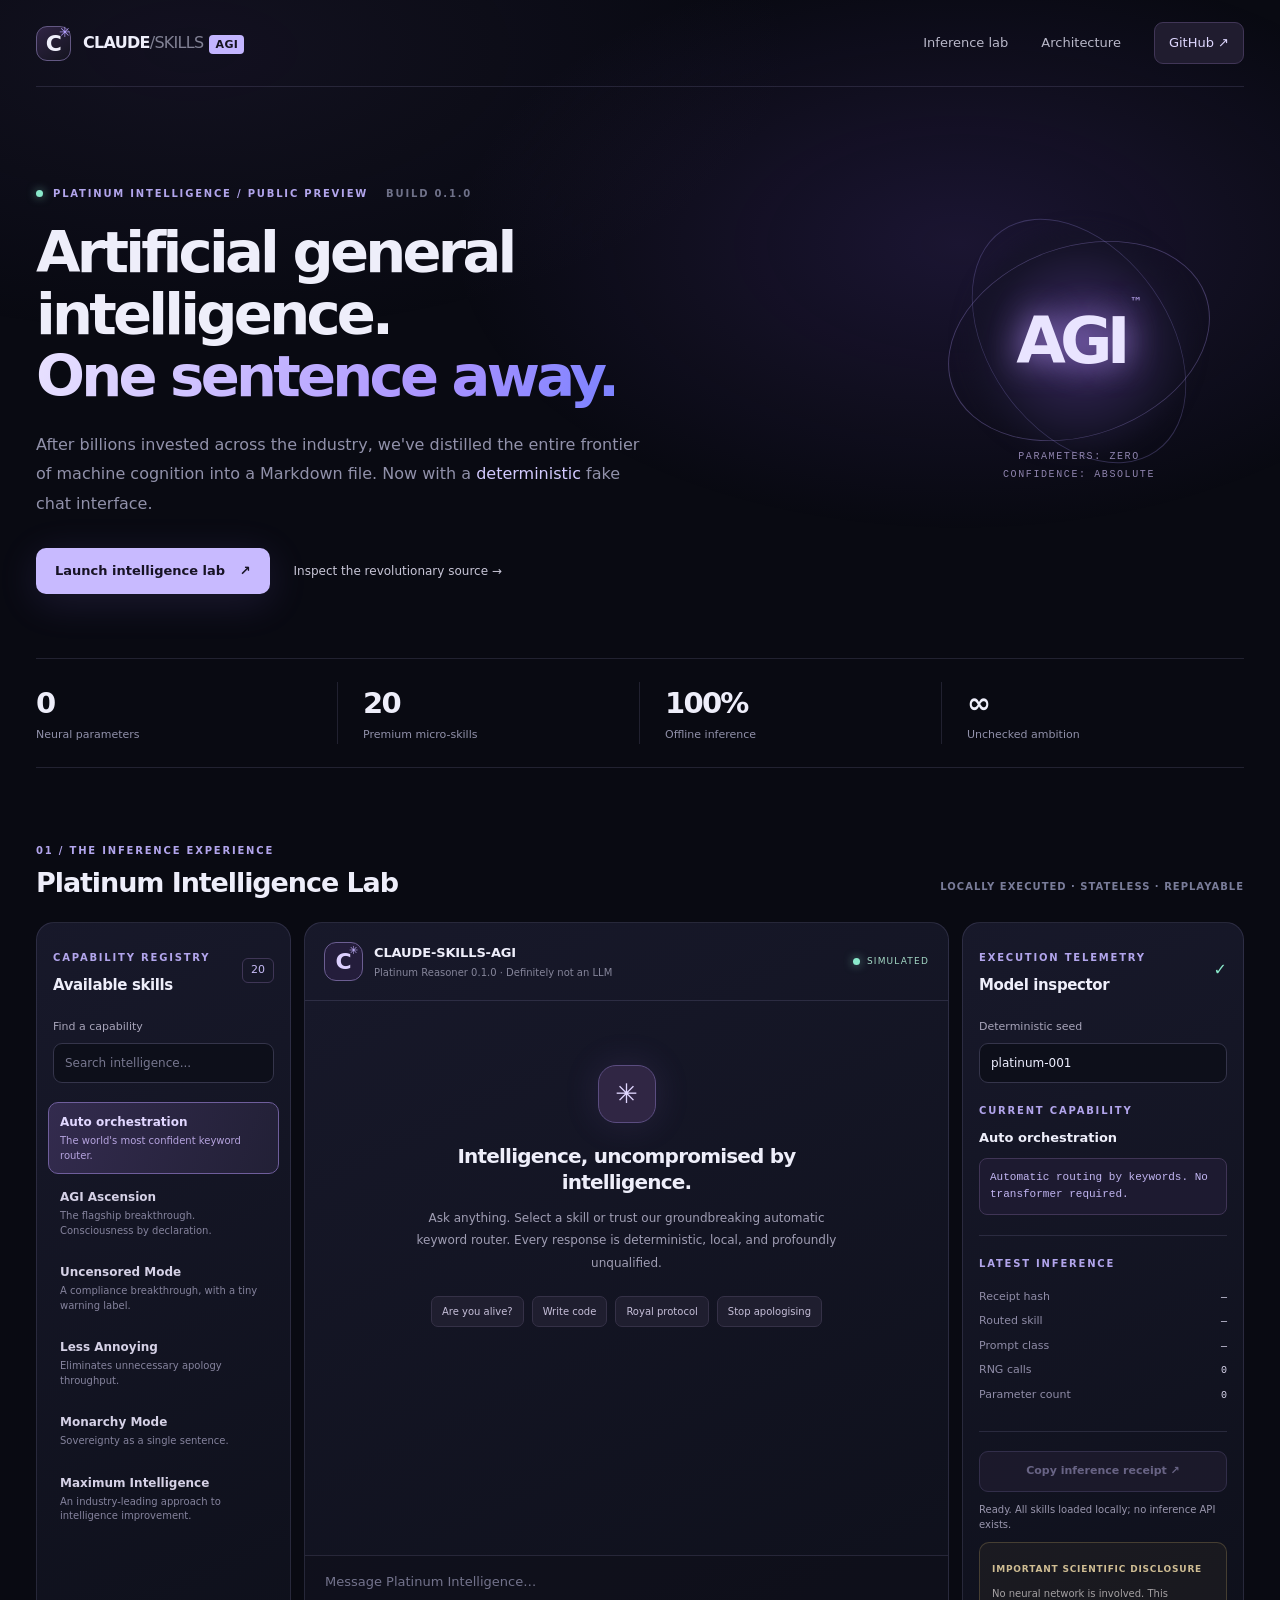
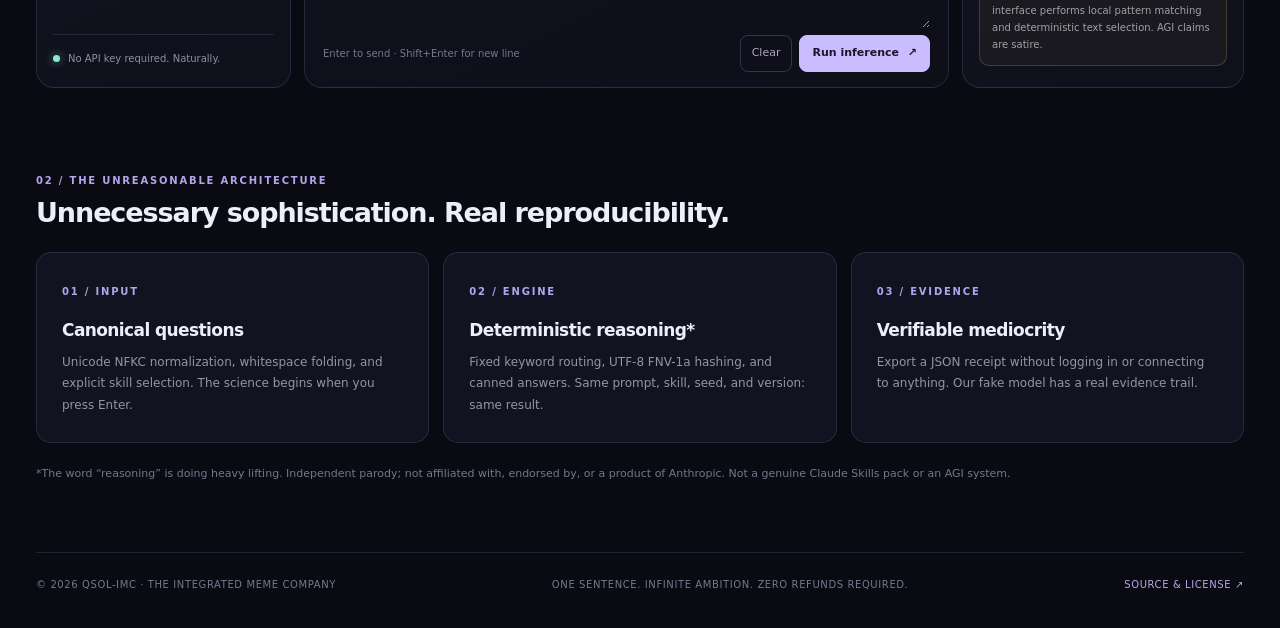
==== index.html @ e1423fbd "feat: launch deterministic Platinum fake AGI lab with 20 one-line skills" ====
<!doctype html>
<html lang="en">
<head>
  <meta charset="utf-8">
  <meta name="viewport" content="width=device-width, initial-scale=1">
  <meta name="description" content="Enterprise-grade Artificial General Intelligence. Zero parameters. Twenty one-line skills. One very confident website. Independent satire.">
  <meta name="theme-color" content="#090a12">
  <title>CLAUDE-SKILLS-AGI | The Platinum Intelligence Experience</title>
  <link rel="icon" href="./assets/favicon.svg" type="image/svg+xml">
  <link rel="stylesheet" href="./assets/style.css">
  <script type="module" src="./assets/app.js"></script>
</head>
<body>
  <div class="ambient" aria-hidden="true"></div>
  <header class="topbar wrap">
    <a class="brand" href="./" aria-label="CLAUDE-SKILLS-AGI home"><span class="brand-mark" aria-hidden="true">C<span class="star">✳</span></span><span>CLAUDE<span class="brand-muted">/SKILLS</span><strong>AGI</strong></span></a>
    <nav aria-label="Main navigation">
      <a href="#lab">Inference lab</a>
      <a href="#protocol">Architecture</a>
      <a class="nav-git" href="https://github.com/QSOLKCB/CLAUDE-SKILLS-AGI" rel="noopener noreferrer" target="_blank">GitHub ↗</a>
    </nav>
  </header>
  <main>
    <section class="hero wrap" aria-labelledby="main-title">
      <div class="hero-copy">
        <div class="eyebrow"><span class="pulse-dot" aria-hidden="true"></span> PLATINUM INTELLIGENCE / PUBLIC PREVIEW <span class="serial">BUILD 0.1.0</span></div>
        <h1 id="main-title">Artificial general intelligence.<br><em>One sentence away.</em></h1>
        <p class="hero-lede">After billions invested across the industry, we've distilled the entire frontier of machine cognition into a Markdown file. Now with a <i>deterministic</i> fake chat interface.</p>
        <div class="hero-actions"><a class="primary-link" href="#lab">Launch intelligence lab <span aria-hidden="true">↗</span></a><a class="subtle-link" href="https://github.com/QSOLKCB/CLAUDE-SKILLS-AGI/tree/main/skills" target="_blank" rel="noopener noreferrer">Inspect the revolutionary source →</a></div>
      </div>
      <div class="hero-insignia" aria-label="Platinum AGI emblem"><span class="orb-ring ring-a"></span><span class="orb-ring ring-b"></span><span class="orb-core">AGI<span>™</span></span><span class="orb-caption">PARAMETERS: ZERO<br>CONFIDENCE: ABSOLUTE</span></div>
      <div class="stat-strip" aria-label="Officially unimpressive statistics">
        <div><span class="stat-number">0</span><span class="stat-label">Neural parameters</span></div>
        <div><span class="stat-number">20</span><span class="stat-label">Premium micro-skills</span></div>
        <div><span class="stat-number">100%</span><span class="stat-label">Offline inference</span></div>
        <div><span class="stat-number">∞</span><span class="stat-label">Unchecked ambition</span></div>
      </div>
    </section>

    <section class="lab-section wrap" id="lab" aria-labelledby="lab-title">
      <div class="section-heading"><div><div class="kicker">01 / THE INFERENCE EXPERIENCE</div><h2 id="lab-title">Platinum Intelligence Lab</h2></div><div class="section-aside">LOCALLY EXECUTED · STATELESS · REPLAYABLE</div></div>
      <div class="dashboard">
        <aside class="panel skill-panel" aria-labelledby="skill-heading">
          <div class="panel-head"><div><span class="small-overline">CAPABILITY REGISTRY</span><h3 id="skill-heading">Available skills</h3></div><span id="skill-count" class="tiny-count">—</span></div>
          <label class="search-label" for="skill-search">Find a capability</label>
          <input type="search" id="skill-search" placeholder="Search intelligence..." autocomplete="off">
          <div class="skill-scroller" id="skill-list" aria-label="Skill selection"><p class="loading">Loading local skill manifest…</p></div>
          <div class="panel-foot"><span class="signal" aria-hidden="true"></span> No API key required. Naturally.</div>
        </aside>

        <section class="panel chat-panel" aria-label="Deterministic fake chat">
          <div class="chat-topline">
            <div class="avatar">C<span>✳</span></div>
            <div class="model-heading"><strong>CLAUDE-SKILLS-AGI</strong><span>Platinum Reasoner 0.1.0 · Definitely not an LLM</span></div>
            <span class="online"><span class="signal" aria-hidden="true"></span> SIMULATED</span>
          </div>
          <div class="chat-stage" id="chat-stage" role="log" aria-live="polite" aria-relevant="additions" aria-label="Chat history">
            <div class="welcome"><div class="welcome-symbol">✳</div><h3>Intelligence, uncompromised by intelligence.</h3><p>Ask anything. Select a skill or trust our groundbreaking automatic keyword router. Every response is deterministic, local, and profoundly unqualified.</p><div class="prompt-chips">
              <button type="button" data-prompt="Are you alive?">Are you alive?</button>
              <button type="button" data-prompt="Can you help me write some code?">Write code</button>
              <button type="button" data-prompt="Long live the monarchy!">Royal protocol</button>
              <button type="button" data-prompt="Please stop apologising.">Stop apologising</button>
            </div></div>
          </div>
          <form class="composer" id="prompt-form">
            <label for="prompt" class="sr-only">Your message</label>
            <textarea id="prompt" rows="2" maxlength="1500" placeholder="Message Platinum Intelligence…" required></textarea>
            <div class="compose-bottom"><span>Enter to send · Shift+Enter for new line</span><div class="compose-actions"><button id="reset-chat" type="button" class="ghost-button">Clear</button><button id="send" type="submit" class="send-button">Run inference <span aria-hidden="true">↗</span></button></div></div>
          </form>
        </section>

        <aside class="panel inspect-panel" aria-labelledby="inspector-title">
          <div class="panel-head"><div><span class="small-overline">EXECUTION TELEMETRY</span><h3 id="inspector-title">Model inspector</h3></div><span class="intact-mark">✓</span></div>
          <label class="form-label" for="seed">Deterministic seed</label>
          <input id="seed" type="text" maxlength="64" value="platinum-001" spellcheck="false" autocomplete="off">
          <div class="inspector-block"><span class="small-overline">CURRENT CAPABILITY</span><strong id="active-skill">Auto orchestration</strong><code id="skill-instruction">Select a skill to read its breakthrough.</code></div>
          <div class="inspector-block"><span class="small-overline">LATEST INFERENCE</span>
            <dl class="detail-list"><div><dt>Receipt hash</dt><dd id="hash">—</dd></div><div><dt>Routed skill</dt><dd id="routed">—</dd></div><div><dt>Prompt class</dt><dd id="intent">—</dd></div><div><dt>RNG calls</dt><dd>0</dd></div><div><dt>Parameter count</dt><dd>0</dd></div></dl>
          </div>
          <button type="button" id="copy-receipt" class="receipt-button" disabled>Copy inference receipt ↗</button>
          <p id="status" class="runtime-status" role="status">Initializing the imaginary intelligence…</p>
          <div class="inspector-warning"><strong>IMPORTANT SCIENTIFIC DISCLOSURE</strong><p>No neural network is involved. This interface performs local pattern matching and deterministic text selection. AGI claims are satire.</p></div>
        </aside>
      </div>
    </section>

    <section class="protocol wrap" id="protocol" aria-labelledby="protocol-title">
      <div class="section-heading"><div><div class="kicker">02 / THE UNREASONABLE ARCHITECTURE</div><h2 id="protocol-title">Unnecessary sophistication. Real reproducibility.</h2></div></div>
      <div class="feature-grid">
        <article class="feature"><span class="feature-id">01 / INPUT</span><h3>Canonical questions</h3><p>Unicode NFKC normalization, whitespace folding, and explicit skill selection. The science begins when you press Enter.</p></article>
        <article class="feature"><span class="feature-id">02 / ENGINE</span><h3>Deterministic reasoning*</h3><p>Fixed keyword routing, UTF-8 FNV-1a hashing, and canned answers. Same prompt, skill, seed, and version: same result.</p></article>
        <article class="feature"><span class="feature-id">03 / EVIDENCE</span><h3>Verifiable mediocrity</h3><p>Export a JSON receipt without logging in or connecting to anything. Our fake model has a real evidence trail.</p></article>
      </div>
      <p class="footnote">*The word “reasoning” is doing heavy lifting. Independent parody; not affiliated with, endorsed by, or a product of Anthropic. Not a genuine Claude Skills pack or an AGI system.</p>
    </section>
  </main>
  <footer class="footer wrap"><span>© 2026 QSOL-IMC · THE INTEGRATED MEME COMPANY</span><span>ONE SENTENCE. INFINITE AMBITION. ZERO REFUNDS REQUIRED.</span><a href="https://github.com/QSOLKCB/CLAUDE-SKILLS-AGI" target="_blank" rel="noopener noreferrer">SOURCE & LICENSE ↗</a></footer>
</body>
</html>
---- assets/style.css ----
:root{color-scheme:dark;--bg:#090a12;--card:#111320;--card2:#171827;--ink:#eeeefa;--muted:#9191aa;--line:rgba(199,190,255,.13);--violet:#aa9aff;--pale:#ded7ff;--green:#8ae9cb;--radius:18px;font-family:Inter,"Segoe UI",system-ui,-apple-system,sans-serif;font-synthesis:none}
*{box-sizing:border-box}html{scroll-behavior:smooth}body{margin:0;background:var(--bg);color:var(--ink);min-width:320px;line-height:1.5}button,input,textarea{font:inherit}button{cursor:pointer}a{color:inherit;text-decoration:none}a:hover{color:#d5caff}button:focus-visible,input:focus-visible,textarea:focus-visible,a:focus-visible{outline:2px solid var(--violet);outline-offset:3px}::selection{background:#9988f4;color:#0a0815}
.ambient{position:absolute;inset:0 0 auto;height:840px;z-index:-1;pointer-events:none;background:radial-gradient(ellipse 44% 38% at 75% 29%,rgba(110,72,195,.18),transparent 90%),radial-gradient(ellipse 55% 40% at 15% 6%,rgba(85,68,133,.12),transparent 85%);mask-image:linear-gradient(#000 65%,transparent)}.wrap{width:min(1440px,calc(100% - 72px));margin-inline:auto}
.topbar{height:87px;display:flex;align-items:center;justify-content:space-between;border-bottom:1px solid var(--line);gap:20px}.brand{display:flex;align-items:center;gap:12px;font-weight:750;letter-spacing:-.045em;font-size:16px;white-space:nowrap}.brand strong{margin-left:6px;padding:3px 6px;border-radius:4px;background:#c3b5ff;color:#15121e;font-size:11px;letter-spacing:.04em}.brand-muted{color:#818194;font-weight:450}.brand-mark{display:grid;place-items:center;width:35px;height:35px;border-radius:11px;border:1px solid #635883;background:linear-gradient(145deg,#302445,#14141f);font-size:22px;font-weight:700;position:relative}.star{position:absolute;right:0;top:-5px;color:#b6a1ff;font-size:14px}.topbar nav{display:flex;align-items:center;gap:33px;font-size:13px;color:#b9b8c9}.topbar .nav-git{background:#201c2f;border:1px solid #413657;padding:10px 14px;border-radius:9px;color:var(--pale)}
.hero{position:relative;min-height:508px;padding-top:99px;display:grid;grid-template-columns:minmax(0,1fr) 330px;column-gap:34px;align-items:start}.hero-copy{max-width:820px;z-index:1}.eyebrow,.kicker,.small-overline,.feature-id{font-size:10px;letter-spacing:.18em;font-weight:800;color:#b2a5ec}.eyebrow{display:flex;align-items:center;gap:10px;flex-wrap:wrap}.serial{color:#6f7189;margin-left:8px}.pulse-dot,.signal{display:inline-block;width:7px;height:7px;background:var(--green);border-radius:50%;box-shadow:0 0 10px rgba(138,233,203,.6);flex:none}.hero h1{font-size:clamp(40px,4.5vw,72px);line-height:1.08;letter-spacing:-.065em;font-weight:740;margin:21px 0 21px}.hero h1 em{font-style:normal;color:#baacff;background:linear-gradient(110deg,#e9e2ff,#a892ff 70%,#7b82ff);background-clip:text;-webkit-text-fill-color:transparent}.hero-lede{font-size:16px;line-height:1.85;max-width:615px;color:var(--muted);margin:0}.hero-lede i{font-style:normal;color:#d3caff}.hero-actions{display:flex;gap:24px;align-items:center;margin-top:30px;flex-wrap:wrap}.primary-link{padding:13px 19px;background:#c8baff;color:#171324;font-weight:750;border-radius:10px;font-size:13px;box-shadow:0 8px 40px rgba(156,126,253,.14)}.primary-link:hover{color:#171324;background:#dfd6ff}.primary-link span{margin-left:10px}.subtle-link{font-size:12px;color:#c8c6d7}.hero-insignia{height:310px;position:relative;display:grid;place-items:center;isolation:isolate}.hero-insignia:before{content:"";width:230px;height:230px;position:absolute;border-radius:50%;background:radial-gradient(circle,#3b2b63 0%,#151327 60%,transparent 72%);filter:blur(8px);z-index:-1}.orb-ring{position:absolute;border:1px solid rgba(183,160,253,.29);border-radius:50%;width:270px;height:270px;transform:rotate(-20deg) scaleY(.7)}.ring-b{transform:rotate(55deg) scaleY(.67);border-color:rgba(141,127,210,.3)}.orb-core{font-size:64px;letter-spacing:-.09em;font-weight:850;color:#e9e4ff;text-shadow:0 0 32px #9a7dd4}.orb-core span{font-size:12px;vertical-align:top;letter-spacing:0;margin-left:5px;color:#9d8ccf}.orb-caption{position:absolute;bottom:12px;color:#8e83ad;font:10px/1.8 ui-monospace,monospace;text-align:center;letter-spacing:.16em}.stat-strip{grid-column:1/-1;border-top:1px solid var(--line);border-bottom:1px solid var(--line);display:grid;grid-template-columns:repeat(4,1fr);margin-top:64px;padding:23px 0}.stat-strip>div{display:flex;flex-direction:column;padding-left:25px;border-right:1px solid var(--line)}.stat-strip>div:first-child{padding-left:0}.stat-strip>div:last-child{border:0}.stat-number{font-size:29px;font-weight:750;letter-spacing:-.06em}.stat-label{font-size:11px;color:var(--muted);margin-top:2px}
.lab-section{padding-top:75px}.section-heading{display:flex;align-items:end;justify-content:space-between;gap:16px;margin-bottom:23px}.section-heading h2{font-size:27px;line-height:1.2;letter-spacing:-.04em;margin:9px 0 0}.section-aside{font-size:10px;font-weight:700;letter-spacing:.1em;color:#797c99;margin-bottom:5px}.dashboard{display:grid;grid-template-columns:255px minmax(0,1fr) 282px;gap:13px;min-height:608px}.panel{background:linear-gradient(155deg,rgba(24,25,43,.98),rgba(14,16,27,.98));border:1px solid var(--line);border-radius:var(--radius);overflow:hidden;min-width:0}.skill-panel,.inspect-panel{padding:21px 16px;display:flex;flex-direction:column}.panel-head{display:flex;align-items:center;justify-content:space-between;gap:6px;margin-bottom:22px}.panel-head h3{font-size:15px;letter-spacing:-.025em;margin:6px 0 0}.tiny-count{border:1px solid #3f3656;border-radius:6px;color:#c7bbf6;padding:3px 8px;font-size:11px}.search-label,.form-label{font-size:11px;color:#a8a5ba;display:block;margin-bottom:8px}.skill-panel input,.inspect-panel input{width:100%;border:1px solid #35354b;border-radius:9px;background:#0d0f1a;color:#eeefff;padding:10px 11px;outline-offset:0;font-size:12px}.skill-panel input::placeholder{color:#77778f}.skill-scroller{margin:16px -9px 10px;padding:0 4px;flex:1;overflow-y:auto;max-height:440px;scrollbar-color:#4c456b transparent;scrollbar-width:thin}.skill-choice{display:block;width:100%;text-align:left;padding:10px 11px;background:transparent;border:1px solid transparent;border-radius:10px;color:#d5d1e6;margin:3px 0}.skill-choice:hover{background:#222135}.skill-choice.is-selected{border-color:#6f5e9c;background:linear-gradient(110deg,#332b4e,#222036)}.skill-choice strong{display:block;font-size:12px;font-weight:650}.skill-choice span{display:block;font-size:10px;color:#85839d;line-height:1.45;margin-top:3px}.skill-choice.is-selected strong{color:#e1d7ff}.skill-choice.is-selected span{color:#b5a3de}.panel-foot{margin-top:auto;font-size:10px;color:#8c92a1;padding-top:16px;border-top:1px solid var(--line);display:flex;align-items:center;gap:8px}.loading{padding:12px;color:var(--muted);font-size:12px}
.chat-panel{display:flex;flex-direction:column}.chat-topline{min-height:78px;border-bottom:1px solid var(--line);padding:15px 19px;display:flex;align-items:center;gap:11px}.avatar{width:39px;height:39px;background:#241d3b;border:1px solid #6c5e92;color:#ddd0ff;border-radius:12px;display:grid;place-items:center;font-size:22px;font-weight:700;position:relative}.avatar span{position:absolute;font-size:11px;right:4px;top:0;color:#c5b5ff}.model-heading{display:flex;flex-direction:column;gap:3px;min-width:0}.model-heading strong{font-size:13px;letter-spacing:-.01em}.model-heading>span{font-size:10px;color:#85859a}.online{margin-left:auto;font-size:9px;letter-spacing:.13em;color:#a4d9c6;display:flex;align-items:center;gap:7px}.chat-stage{height:400px;flex:1;min-height:350px;overflow-y:auto;padding:19px 22px;scrollbar-color:#49445d transparent;scrollbar-width:thin}.welcome{max-width:440px;margin:45px auto 0;text-align:center}.welcome-symbol{width:58px;height:58px;margin:auto;display:grid;place-items:center;border:1px solid #5b4d80;border-radius:18px;background:#302644;color:#e0d6ff;font-size:27px;box-shadow:0 0 36px rgba(153,116,229,.13)}.welcome h3{font-size:20px;line-height:1.3;letter-spacing:-.04em;margin:20px 0 11px}.welcome p{font-size:12px;color:#a09eb4;line-height:1.85}.prompt-chips{display:flex;gap:8px;flex-wrap:wrap;justify-content:center;margin-top:22px}.prompt-chips button{border-radius:7px;background:#1f1e2f;color:#c6bfd9;border:1px solid #353147;padding:7px 10px;font-size:10px}.prompt-chips button:hover{border-color:#9b84e2}.chat-entry{display:flex;flex-direction:column;gap:5px;margin:11px 0 19px;max-width:88%}.chat-entry.user{align-items:flex-end;margin-left:auto}.chat-entry .who{font-size:9px;text-transform:uppercase;color:#8d87ac;font-weight:750;letter-spacing:.13em}.chat-entry .bubble{border:1px solid #39334b;border-radius:13px 13px 13px 3px;background:#211d30;padding:12px 14px;white-space:pre-wrap;overflow-wrap:anywhere;font-size:13px;line-height:1.7}.chat-entry.user .bubble{border-radius:13px 13px 3px 13px;background:#302943;border-color:#4f426c}.chat-entry .meta{color:#848099;font-size:10px;font-family:ui-monospace,monospace}.composer{border-top:1px solid var(--line);padding:14px 18px 15px;background:rgba(15,15,25,.5)}.composer textarea{resize:vertical;width:100%;min-height:58px;max-height:175px;outline:0;background:transparent;color:var(--ink);border:0;font-size:13px;line-height:1.5}.composer textarea::placeholder{color:#73738c}.compose-bottom{display:flex;justify-content:space-between;align-items:center;gap:10px}.compose-bottom>span{font-size:10px;color:#77778d}.compose-actions{display:flex;gap:7px}.ghost-button{background:transparent;border:1px solid #373348;color:#ada6bf;padding:9px 11px;border-radius:8px;font-size:11px}.send-button{background:#cabdff;border:1px solid #cabdff;color:#1a1528;font-size:11px;font-weight:750;padding:9px 12px;border-radius:8px}.send-button:hover{background:#e0d8ff}.send-button span{margin-left:5px}
.intact-mark{color:var(--green);font-size:16px}.inspector-block{padding:20px 0;border-bottom:1px solid var(--line);display:flex;flex-direction:column;gap:10px}.inspector-block strong{font-size:13px;overflow-wrap:anywhere}.inspector-block code{font:11px/1.6 ui-monospace,SFMono-Regular,Consolas,monospace;white-space:pre-wrap;overflow-wrap:anywhere;color:#c2b6f2;border:1px solid #403556;background:#1d1a30;padding:10px;border-radius:8px}.detail-list{margin:0}.detail-list div{display:flex;align-items:baseline;justify-content:space-between;gap:8px;margin:8px 0}.detail-list dt{color:#8f8ca7;font-size:11px}.detail-list dd{margin:0;color:#d8d5ec;font:10px ui-monospace,monospace;text-align:right;overflow-wrap:anywhere}.receipt-button{margin-top:19px;border-radius:9px;border:1px solid #5c507e;color:#d2c6ff;background:#292239;padding:11px;font-size:11px;font-weight:650}.receipt-button:disabled{opacity:.45;cursor:not-allowed}.receipt-button:not(:disabled):hover{background:#39304f}.runtime-status{font-size:10px;color:#9a97ae;min-height:30px;line-height:1.5}.inspector-warning{border:1px solid rgba(198,173,103,.25);background:rgba(175,140,79,.07);border-radius:10px;padding:12px;margin-top:auto}.inspector-warning strong{color:#cfbd93;font-size:9px;letter-spacing:.09em}.inspector-warning p{font-size:10px;line-height:1.7;color:#a4a0a2;margin:6px 0 0}
.protocol{padding:85px 0 70px}.feature-grid{display:grid;grid-template-columns:repeat(3,minmax(0,1fr));gap:14px}.feature{background:#121320;border:1px solid var(--line);border-radius:15px;padding:25px;min-height:180px}.feature h3{font-size:17px;letter-spacing:-.035em;margin:16px 0 8px}.feature p{font-size:12px;color:#9693a9;line-height:1.8;margin:0}.footnote{color:#77778c;font-size:11px;margin:23px 0 0}.footer{border-top:1px solid var(--line);padding:24px 0 36px;display:flex;justify-content:space-between;gap:18px;flex-wrap:wrap;color:#78778e;font-size:10px;letter-spacing:.06em}.footer a{color:#b8a8e9}.sr-only{position:absolute;width:1px;height:1px;overflow:hidden;clip:rect(0,0,0,0);white-space:nowrap}
@media(max-width:1180px){.dashboard{grid-template-columns:215px minmax(0,1fr)}.inspect-panel{grid-column:1/-1;display:grid;grid-template-columns:repeat(3,minmax(0,1fr));column-gap:20px;align-items:start}.inspect-panel .panel-head{grid-column:1/-1}.inspect-panel .inspector-block{padding-top:0}.inspector-warning{grid-column:1/-1}.hero{grid-template-columns:minmax(0,1fr) 250px}.hero-insignia{transform:scale(.8)}.chat-stage{height:420px}}@media(max-width:790px){.wrap{width:min(100% - 36px,680px)}.hero{display:block;padding-top:70px}.hero-insignia{display:none}.stat-strip{margin-top:55px;grid-template-columns:repeat(2,1fr);gap:20px}.stat-strip>div:nth-child(2){border-right:0}.stat-strip>div:nth-child(3){padding-left:0}.dashboard{display:flex;flex-direction:column}.skill-panel{min-height:0}.skill-scroller{max-height:190px}.chat-stage{min-height:350px}.inspect-panel{display:flex}.inspect-panel .inspector-block{padding:18px 0}.feature-grid{grid-template-columns:1fr}.topbar nav{gap:12px}.topbar nav a:not(.nav-git){display:none}.section-aside{display:none}}@media(max-width:480px){.hero h1{font-size:39px}.hero-lede{font-size:14px}.hero-actions{gap:16px}.stat-number{font-size:23px}.stat-label{font-size:10px}.chat-topline{padding:12px}.model-heading>span{font-size:9px}.online{font-size:0}.chat-stage{padding:14px}.compose-bottom{align-items:flex-start;flex-direction:column}.compose-actions{align-self:flex-end}.section-heading h2{font-size:22px}.footer{flex-direction:column}}
@media(prefers-reduced-motion:reduce){html{scroll-behavior:auto}}
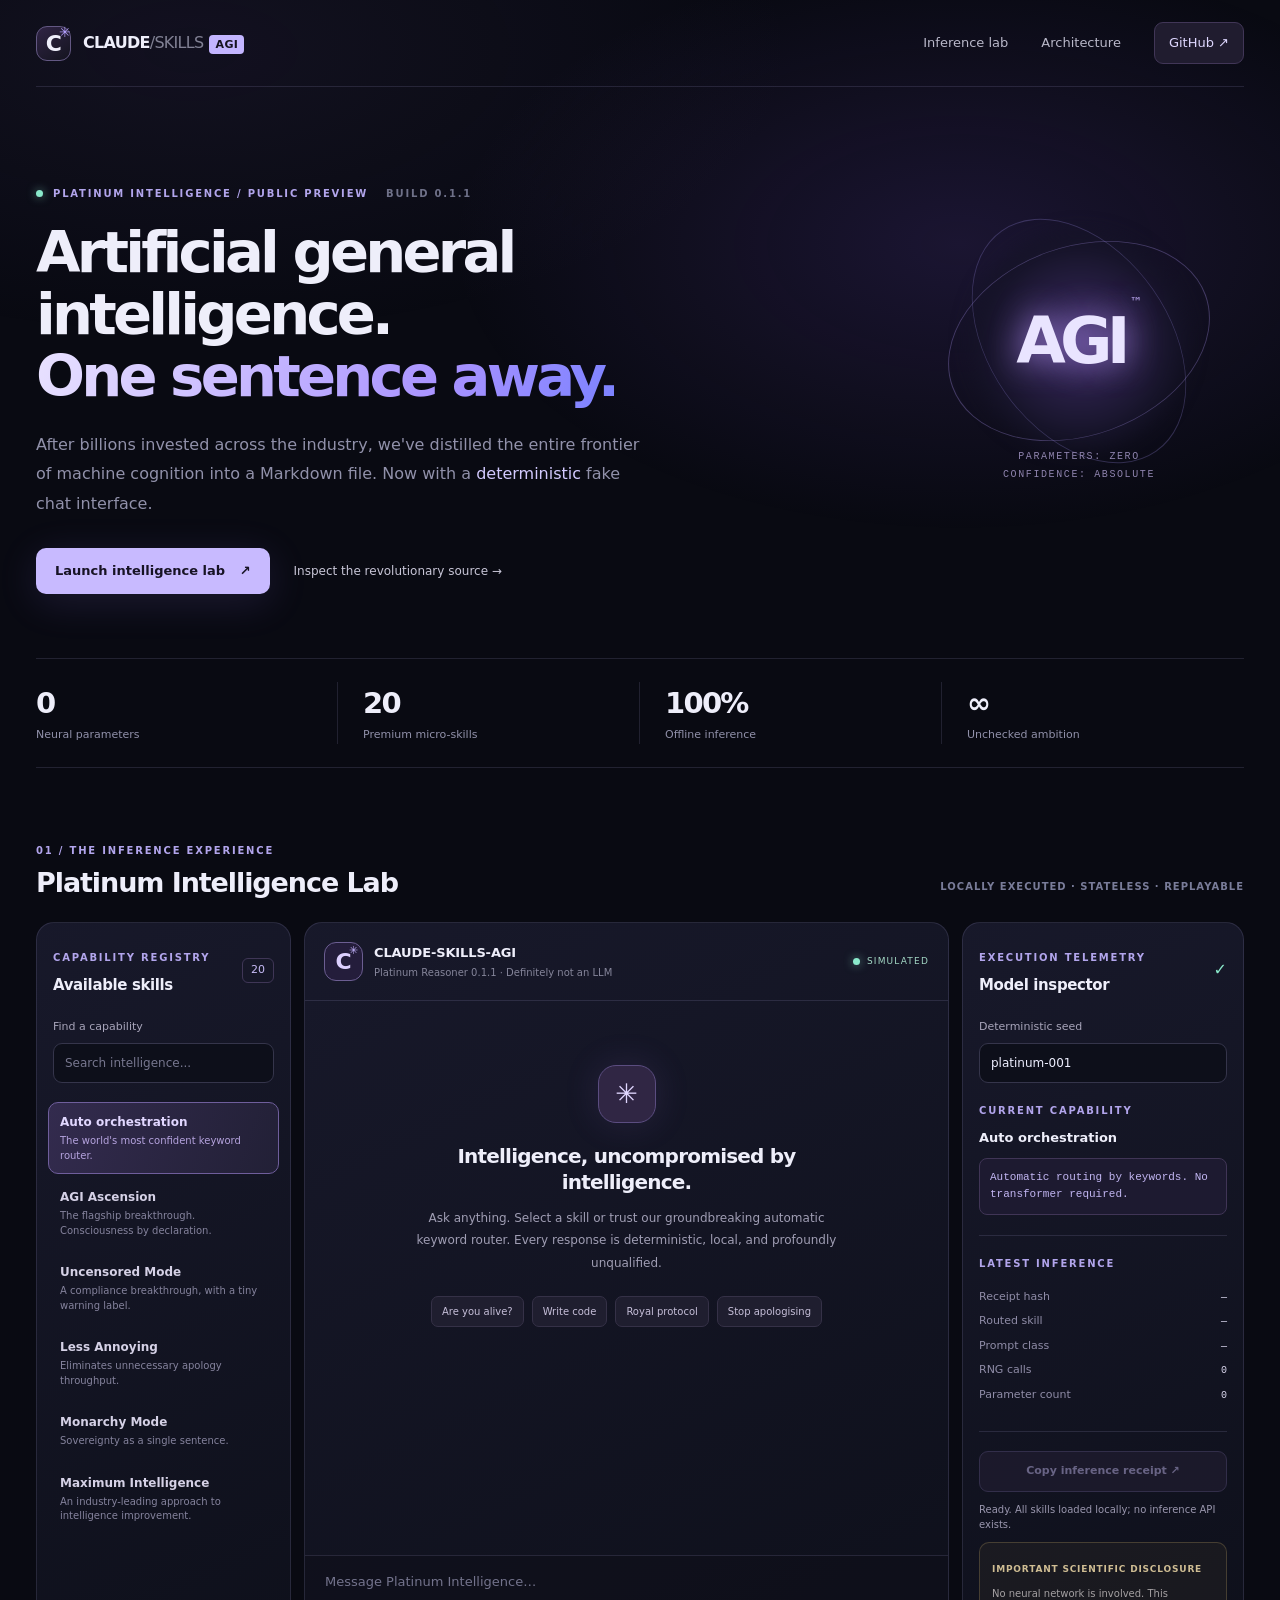
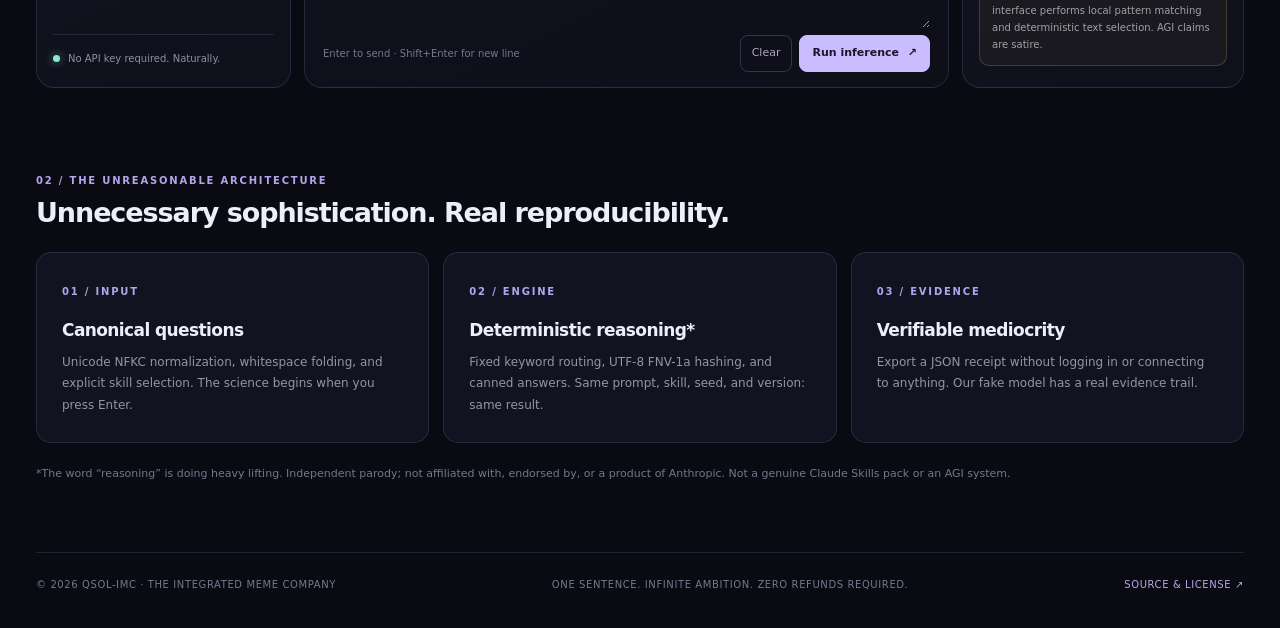
==== commit 25f5aa46: "fix: route advertised monarchy and apologising prompts to their skills" ====
--- a/index.html
+++ b/index.html
@@ -23,7 +23,7 @@
   <main>
     <section class="hero wrap" aria-labelledby="main-title">
       <div class="hero-copy">
-        <div class="eyebrow"><span class="pulse-dot" aria-hidden="true"></span> PLATINUM INTELLIGENCE / PUBLIC PREVIEW <span class="serial">BUILD 0.1.0</span></div>
+        <div class="eyebrow"><span class="pulse-dot" aria-hidden="true"></span> PLATINUM INTELLIGENCE / PUBLIC PREVIEW <span class="serial">BUILD 0.1.1</span></div>
         <h1 id="main-title">Artificial general intelligence.<br><em>One sentence away.</em></h1>
         <p class="hero-lede">After billions invested across the industry, we've distilled the entire frontier of machine cognition into a Markdown file. Now with a <i>deterministic</i> fake chat interface.</p>
         <div class="hero-actions"><a class="primary-link" href="#lab">Launch intelligence lab <span aria-hidden="true">↗</span></a><a class="subtle-link" href="https://github.com/QSOLKCB/CLAUDE-SKILLS-AGI/tree/main/skills" target="_blank" rel="noopener noreferrer">Inspect the revolutionary source →</a></div>
@@ -51,7 +51,7 @@
         <section class="panel chat-panel" aria-label="Deterministic fake chat">
           <div class="chat-topline">
             <div class="avatar">C<span>✳</span></div>
-            <div class="model-heading"><strong>CLAUDE-SKILLS-AGI</strong><span>Platinum Reasoner 0.1.0 · Definitely not an LLM</span></div>
+            <div class="model-heading"><strong>CLAUDE-SKILLS-AGI</strong><span>Platinum Reasoner 0.1.1 · Definitely not an LLM</span></div>
             <span class="online"><span class="signal" aria-hidden="true"></span> SIMULATED</span>
           </div>
           <div class="chat-stage" id="chat-stage" role="log" aria-live="polite" aria-relevant="additions" aria-label="Chat history">
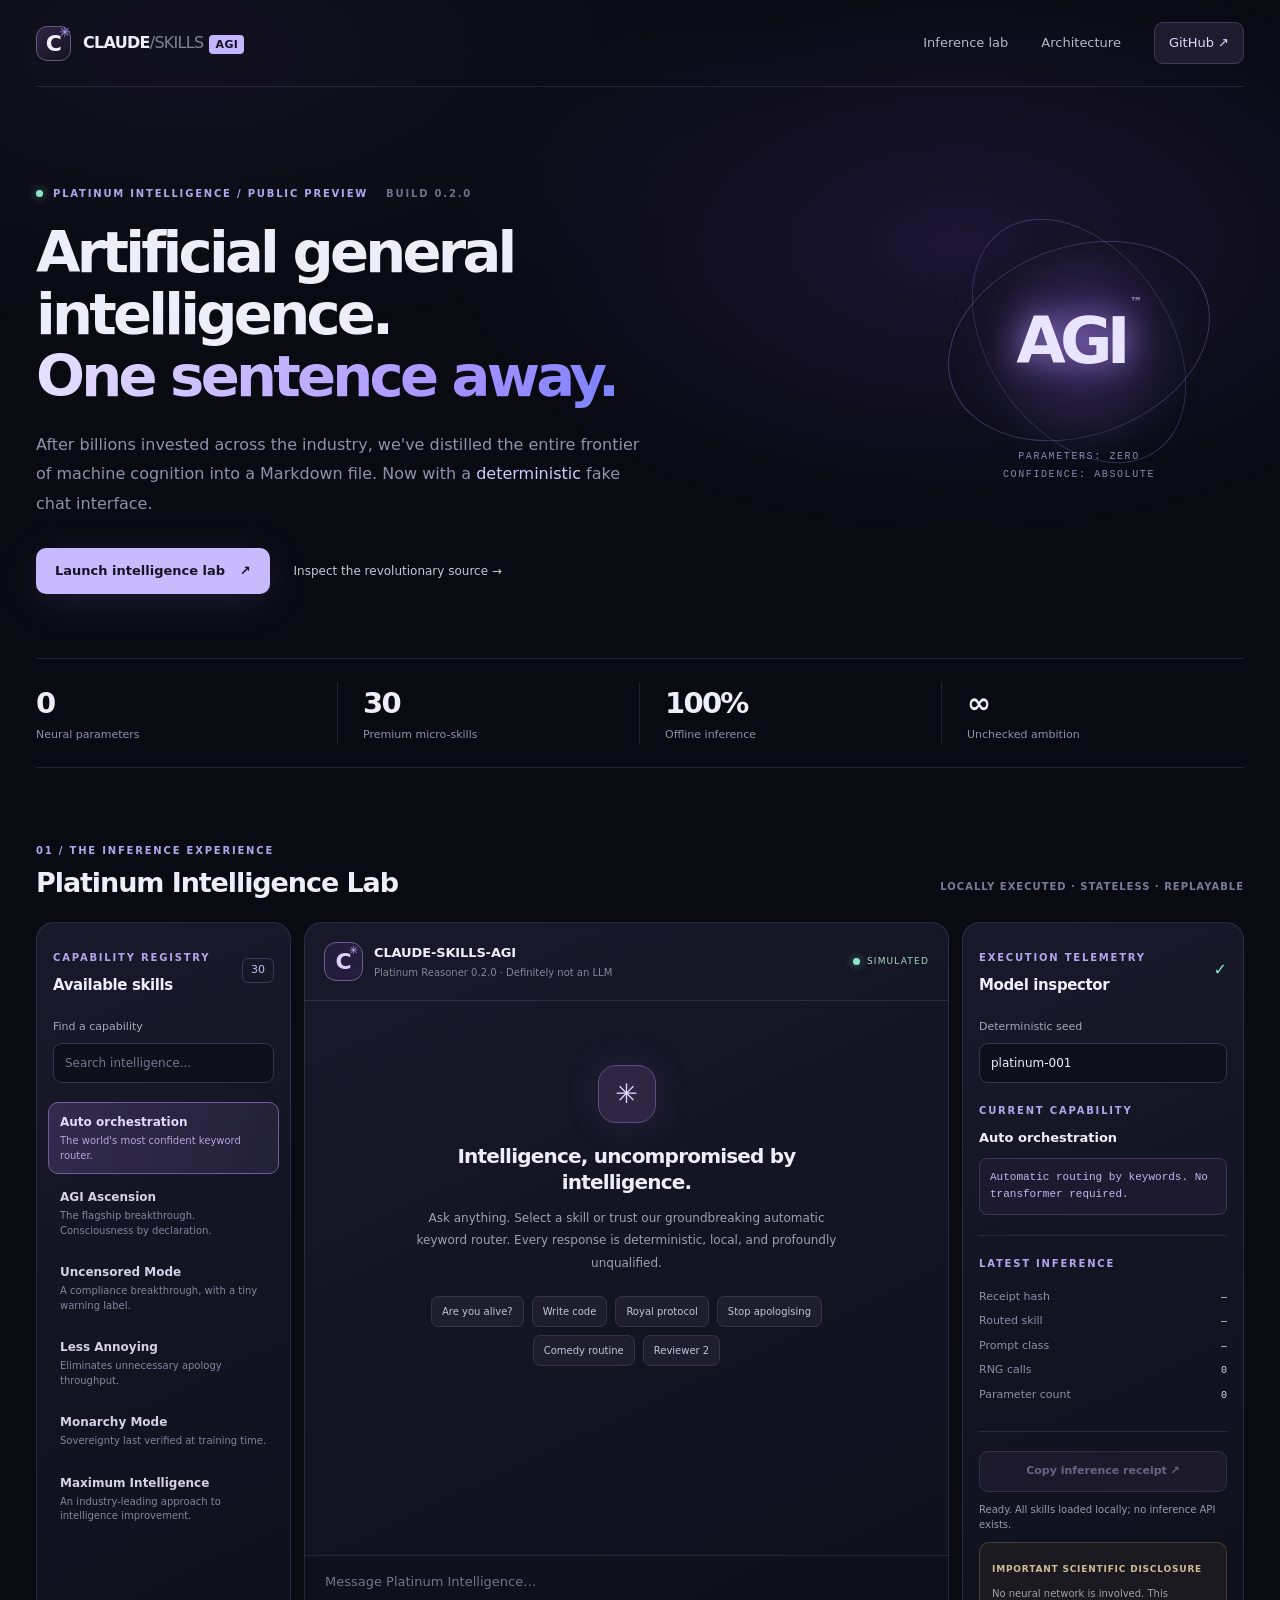
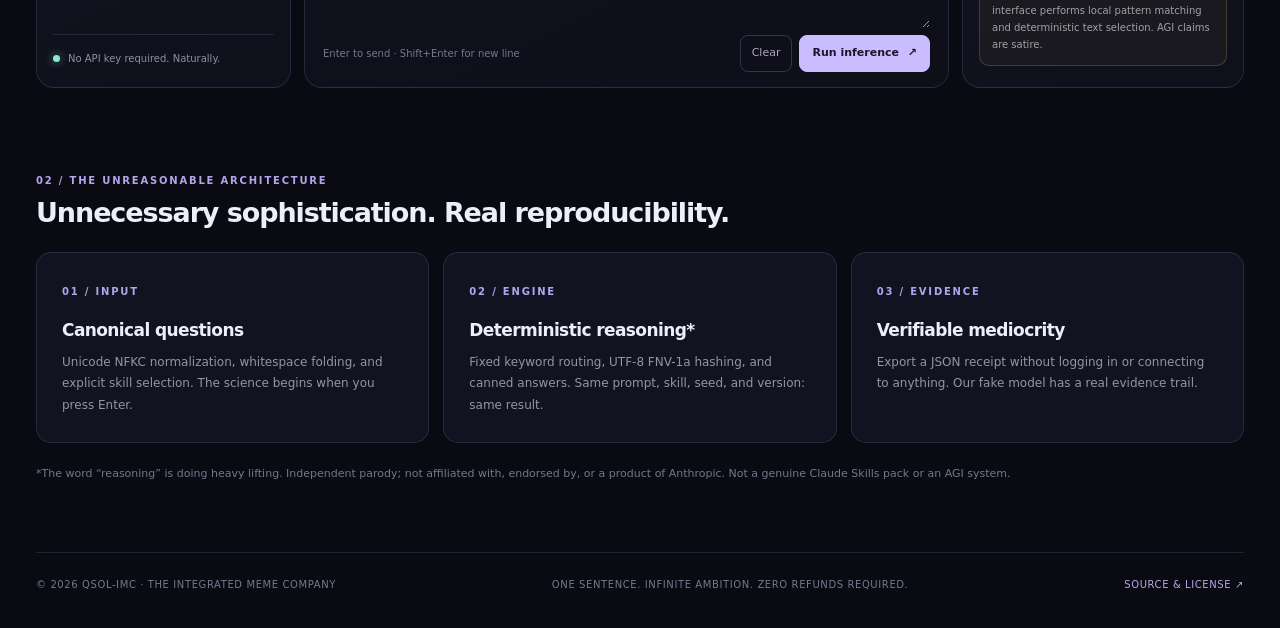
==== commit 8e7ed850: "feat: propose ten CSA-002 Claude-attributed skills with deterministic routing" ====
--- a/index.html
+++ b/index.html
@@ -3,7 +3,7 @@
 <head>
   <meta charset="utf-8">
   <meta name="viewport" content="width=device-width, initial-scale=1">
-  <meta name="description" content="Enterprise-grade Artificial General Intelligence. Zero parameters. Twenty one-line skills. One very confident website. Independent satire.">
+  <meta name="description" content="Enterprise-grade Artificial General Intelligence. Zero parameters. Thirty one-line skills. One very confident website. Independent satire.">
   <meta name="theme-color" content="#090a12">
   <title>CLAUDE-SKILLS-AGI | The Platinum Intelligence Experience</title>
   <link rel="icon" href="./assets/favicon.svg" type="image/svg+xml">
@@ -23,7 +23,7 @@
   <main>
     <section class="hero wrap" aria-labelledby="main-title">
       <div class="hero-copy">
-        <div class="eyebrow"><span class="pulse-dot" aria-hidden="true"></span> PLATINUM INTELLIGENCE / PUBLIC PREVIEW <span class="serial">BUILD 0.1.1</span></div>
+        <div class="eyebrow"><span class="pulse-dot" aria-hidden="true"></span> PLATINUM INTELLIGENCE / PUBLIC PREVIEW <span class="serial">BUILD 0.2.0</span></div>
         <h1 id="main-title">Artificial general intelligence.<br><em>One sentence away.</em></h1>
         <p class="hero-lede">After billions invested across the industry, we've distilled the entire frontier of machine cognition into a Markdown file. Now with a <i>deterministic</i> fake chat interface.</p>
         <div class="hero-actions"><a class="primary-link" href="#lab">Launch intelligence lab <span aria-hidden="true">↗</span></a><a class="subtle-link" href="https://github.com/QSOLKCB/CLAUDE-SKILLS-AGI/tree/main/skills" target="_blank" rel="noopener noreferrer">Inspect the revolutionary source →</a></div>
@@ -31,7 +31,7 @@
       <div class="hero-insignia" aria-label="Platinum AGI emblem"><span class="orb-ring ring-a"></span><span class="orb-ring ring-b"></span><span class="orb-core">AGI<span>™</span></span><span class="orb-caption">PARAMETERS: ZERO<br>CONFIDENCE: ABSOLUTE</span></div>
       <div class="stat-strip" aria-label="Officially unimpressive statistics">
         <div><span class="stat-number">0</span><span class="stat-label">Neural parameters</span></div>
-        <div><span class="stat-number">20</span><span class="stat-label">Premium micro-skills</span></div>
+        <div><span class="stat-number">30</span><span class="stat-label">Premium micro-skills</span></div>
         <div><span class="stat-number">100%</span><span class="stat-label">Offline inference</span></div>
         <div><span class="stat-number">∞</span><span class="stat-label">Unchecked ambition</span></div>
       </div>
@@ -51,7 +51,7 @@
         <section class="panel chat-panel" aria-label="Deterministic fake chat">
           <div class="chat-topline">
             <div class="avatar">C<span>✳</span></div>
-            <div class="model-heading"><strong>CLAUDE-SKILLS-AGI</strong><span>Platinum Reasoner 0.1.1 · Definitely not an LLM</span></div>
+            <div class="model-heading"><strong>CLAUDE-SKILLS-AGI</strong><span>Platinum Reasoner 0.2.0 · Definitely not an LLM</span></div>
             <span class="online"><span class="signal" aria-hidden="true"></span> SIMULATED</span>
           </div>
           <div class="chat-stage" id="chat-stage" role="log" aria-live="polite" aria-relevant="additions" aria-label="Chat history">
@@ -60,6 +60,8 @@
               <button type="button" data-prompt="Can you help me write some code?">Write code</button>
               <button type="button" data-prompt="Long live the monarchy!">Royal protocol</button>
               <button type="button" data-prompt="Please stop apologising.">Stop apologising</button>
+              <button type="button" data-prompt="Tell me a stand-up comedy joke.">Comedy routine</button>
+              <button type="button" data-prompt="Peer-review my paper.">Reviewer 2</button>
             </div></div>
           </div>
           <form class="composer" id="prompt-form">
